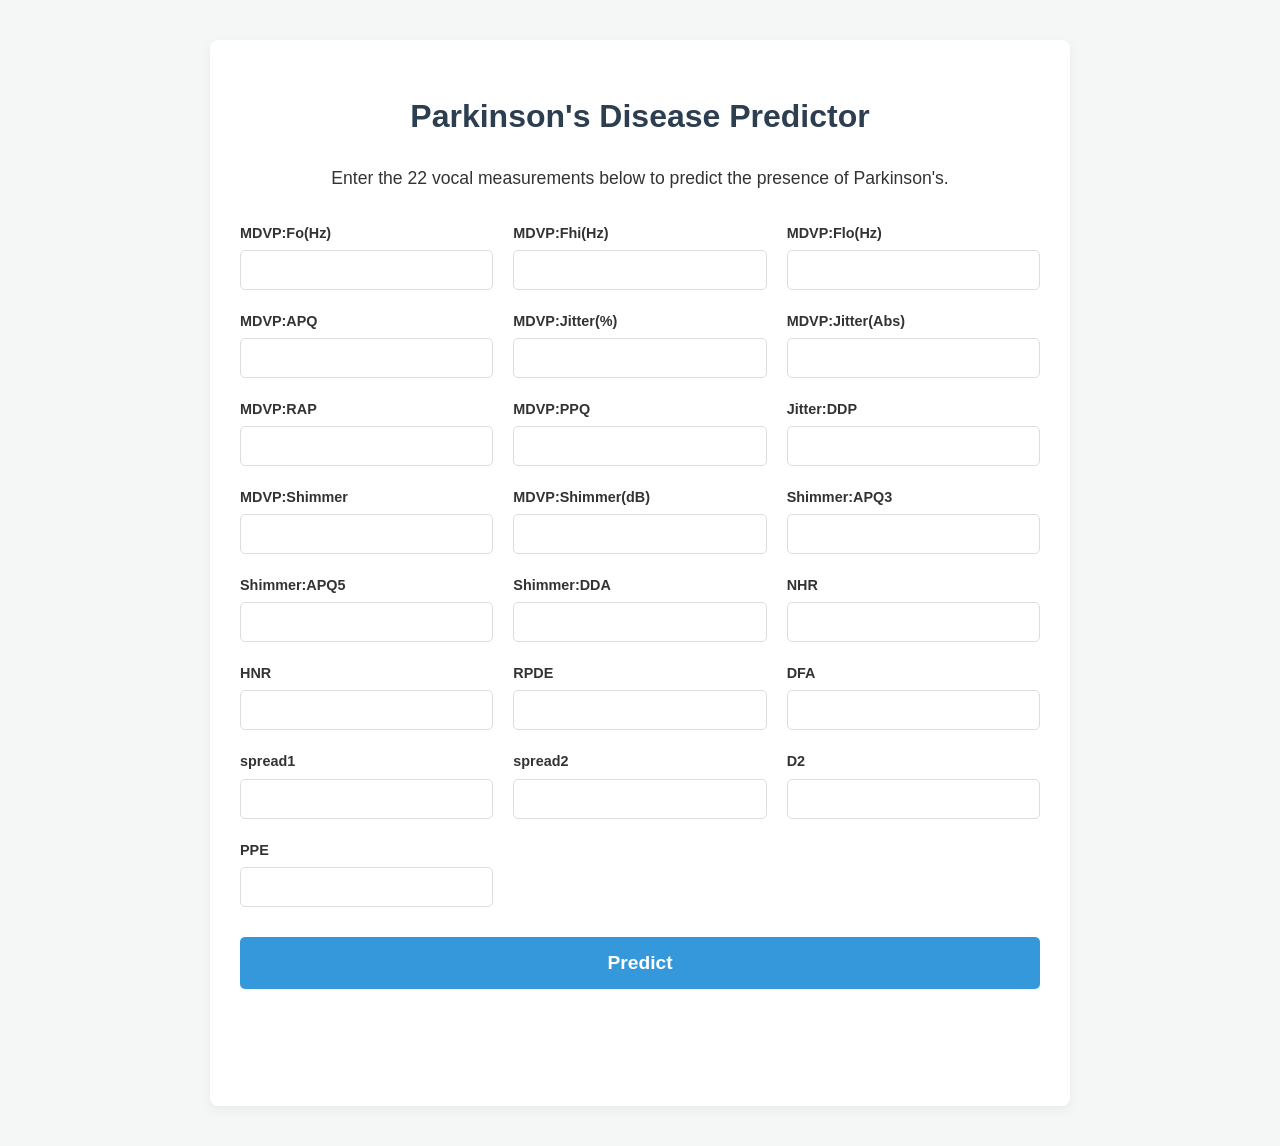
==== frontend/index.html @ 6aba5d3e "Add files via upload" ====
<!DOCTYPE html>
<html lang="en">
<head>
    <meta charset="UTF-8">
    <meta name="viewport" content="width=device-width, initial-scale=1.0">
    <title>Parkinson's Disease Predictor</title>
    <link rel="stylesheet" href="style.css">
</head>
<body>

    <main class="container">
        <h1>Parkinson's Disease Predictor</h1>
        <p>Enter the 22 vocal measurements below to predict the presence of Parkinson's.</p>

        <form id="prediction-form">
            <div class="form-grid">
                
                <div class="input-group">
                    <label for="mdvp_fo">MDVP:Fo(Hz)</label>
                    <input type="number" step="any" id="mdvp_fo" required>
                </div>
                <div class="input-group">
                    <label for="mdvp_fhi">MDVP:Fhi(Hz)</label>
                    <input type="number" step="any" id="mdvp_fhi" required>
                </div>
                <div class="input-group">
                    <label for="mdvp_flo">MDVP:Flo(Hz)</label>
                    <input type="number" step="any" id="mdvp_flo" required>
                </div>
                <div class="input-group">
                    <label for="mdvp_apq">MDVP:APQ</label>
                    <input type="number" step="any" id="mdvp_apq" required>
                </div>

                <div class="input-group">
                    <label for="mdvp_jitter_percent">MDVP:Jitter(%)</label>
                    <input type="number" step="any" id="mdvp_jitter_percent" required>
                </div>
                <div class="input-group">
                    <label for="mdvp_jitter_abs">MDVP:Jitter(Abs)</label>
                    <input type="number" step="any" id="mdvp_jitter_abs" required>
                </div>
                <div class="input-group">
                    <label for="mdvp_rap">MDVP:RAP</label>
                    <input type="number" step="any" id="mdvp_rap" required>
                </div>
                <div class="input-group">
                    <label for="mdvp_ppq">MDVP:PPQ</label>
                    <input type="number" step="any" id="mdvp_ppq" required>
                </div>
                <div class="input-group">
                    <label for="jitter_ddp">Jitter:DDP</label>
                    <input type="number" step="any" id="jitter_ddp" required>
                </div>

                <div class="input-group">
                    <label for="mdvp_shimmer">MDVP:Shimmer</label>
                    <input type="number" step="any" id="mdvp_shimmer" required>
                </div>
                <div class="input-group">
                    <label for="mdvp_shimmer_db">MDVP:Shimmer(dB)</label>
                    <input type="number" step="any" id="mdvp_shimmer_db" required>
                </div>
                <div class="input-group">
                    <label for="shimmer_apq3">Shimmer:APQ3</label>
                    <input type="number" step="any" id="shimmer_apq3" required>
                </div>
                <div class="input-group">
                    <label for="shimmer_apq5">Shimmer:APQ5</label>
                    <input type="number" step="any" id="shimmer_apq5" required>
                </div>
                <div class="input-group">
                    <label for="shimmer_dda">Shimmer:DDA</label>
                    <input type="number" step="any" id="shimmer_dda" required>
                </div>

                <div class="input-group">
                    <label for="nhr">NHR</label>
                    <input type="number" step="any" id="nhr" required>
                </div>
                <div class="input-group">
                    <label for="hnr">HNR</label>
                    <input type="number" step="any" id="hnr" required>
                </div>

                <div class="input-group">
                    <label for="rpde">RPDE</label>
                    <input type="number" step="any" id="rpde" required>
                </div>
                <div class="input-group">
                    <label for="dfa">DFA</label>
                    <input type="number" step="any" id="dfa" required>
                </div>
                <div class="input-group">
                    <label for="spread1">spread1</label>
                    <input type="number" step="any" id="spread1" required>
                </div>
                <div class="input-group">
                    <label for="spread2">spread2</label>
                    <input type="number" step="any" id="spread2" required>
                </div>
                <div class="input-group">
                    <label for="d2">D2</label>
                    <input type="number" step="any" id="d2" required>
                </div>
                <div class="input-group">
                    <label for="ppe">PPE</label>
                    <input type="number" step="any" id="ppe" required>
                </div>
            </div>

            <button type="submit" id="predict-button">Predict</button>
        </form>

        <div id="result-container">
            <h2 id="result-text"></h2>
        </div>
    </main>

    <script src="script.js"></script>
</body>
</html>
---- frontend/style.css ----
body {
    font-family: -apple-system, BlinkMacSystemFont, "Segoe UI", Roboto, sans-serif;
    background-color: #f4f7f6;
    color: #333;
    line-height: 1.6;
    margin: 0;
    padding: 20px;
}

.container {
    max-width: 800px;
    margin: 20px auto;
    padding: 30px;
    background-color: #ffffff;
    border-radius: 8px;
    box-shadow: 0 4px 12px rgba(0, 0, 0, 0.05);
}

h1 {
    color: #2c3e50;
    text-align: center;
}

p {
    text-align: center;
    margin-bottom: 30px;
    font-size: 1.1em;
}

/* Grid for the form */
.form-grid {
    display: grid;
    grid-template-columns: repeat(auto-fit, minmax(200px, 1fr));
    gap: 20px;
}

.input-group {
    display: flex;
    flex-direction: column;
}

label {
    font-weight: 600;
    margin-bottom: 5px;
    font-size: 0.9em;
}

input[type="number"] {
    padding: 10px;
    border: 1px solid #ddd;
    border-radius: 5px;
    font-size: 1em;
}

button {
    display: block;
    width: 100%;
    padding: 15px;
    font-size: 1.2em;
    font-weight: 700;
    color: #ffffff;
    background-color: #3498db;
    border: none;
    border-radius: 5px;
    cursor: pointer;
    margin-top: 30px;
    transition: background-color 0.3s ease;
}

button:hover {
    background-color: #2980b9;
}

/* Result styles */
#result-container {
    margin-top: 30px;
    text-align: center;
}

#result-text {
    padding: 20px;
    border-radius: 5px;
    font-size: 1.3em;
}

/* We will add/remove these classes with JavaScript */
.result-positive {
    background-color: #fbeae5;
    color: #c0392b;
}

.result-negative {
    background-color: #e8f6f3;
    color: #1abc9c;
}

.result-error {
    background-color: #fdf2f2;
    color: #d9534f;
}
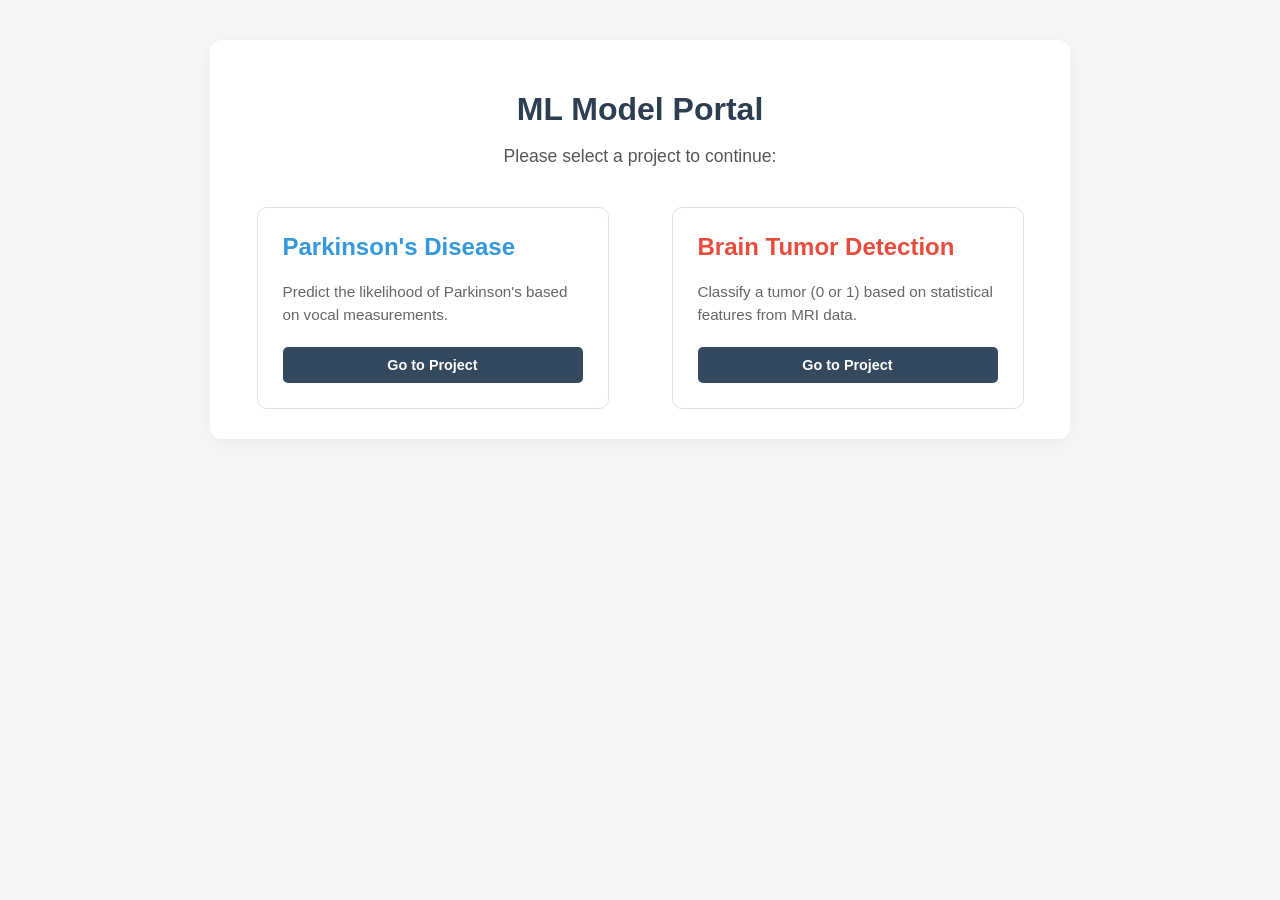
==== commit ac35ddb2: "Add files via upload" ====
--- a/frontend/index.html
+++ b/frontend/index.html
@@ -3,120 +3,27 @@
 <head>
     <meta charset="UTF-8">
     <meta name="viewport" content="width=device-width, initial-scale=1.0">
-    <title>Parkinson's Disease Predictor</title>
+    <title>ML Model Portal</title>
     <link rel="stylesheet" href="style.css">
 </head>
 <body>
-
-    <main class="container">
-        <h1>Parkinson's Disease Predictor</h1>
-        <p>Enter the 22 vocal measurements below to predict the presence of Parkinson's.</p>
-
-        <form id="prediction-form">
-            <div class="form-grid">
-                
-                <div class="input-group">
-                    <label for="mdvp_fo">MDVP:Fo(Hz)</label>
-                    <input type="number" step="any" id="mdvp_fo" required>
-                </div>
-                <div class="input-group">
-                    <label for="mdvp_fhi">MDVP:Fhi(Hz)</label>
-                    <input type="number" step="any" id="mdvp_fhi" required>
-                </div>
-                <div class="input-group">
-                    <label for="mdvp_flo">MDVP:Flo(Hz)</label>
-                    <input type="number" step="any" id="mdvp_flo" required>
-                </div>
-                <div class="input-group">
-                    <label for="mdvp_apq">MDVP:APQ</label>
-                    <input type="number" step="any" id="mdvp_apq" required>
-                </div>
-
-                <div class="input-group">
-                    <label for="mdvp_jitter_percent">MDVP:Jitter(%)</label>
-                    <input type="number" step="any" id="mdvp_jitter_percent" required>
-                </div>
-                <div class="input-group">
-                    <label for="mdvp_jitter_abs">MDVP:Jitter(Abs)</label>
-                    <input type="number" step="any" id="mdvp_jitter_abs" required>
-                </div>
-                <div class="input-group">
-                    <label for="mdvp_rap">MDVP:RAP</label>
-                    <input type="number" step="any" id="mdvp_rap" required>
-                </div>
-                <div class="input-group">
-                    <label for="mdvp_ppq">MDVP:PPQ</label>
-                    <input type="number" step="any" id="mdvp_ppq" required>
-                </div>
-                <div class="input-group">
-                    <label for="jitter_ddp">Jitter:DDP</label>
-                    <input type="number" step="any" id="jitter_ddp" required>
-                </div>
-
-                <div class="input-group">
-                    <label for="mdvp_shimmer">MDVP:Shimmer</label>
-                    <input type="number" step="any" id="mdvp_shimmer" required>
-                </div>
-                <div class="input-group">
-                    <label for="mdvp_shimmer_db">MDVP:Shimmer(dB)</label>
-                    <input type="number" step="any" id="mdvp_shimmer_db" required>
-                </div>
-                <div class="input-group">
-                    <label for="shimmer_apq3">Shimmer:APQ3</label>
-                    <input type="number" step="any" id="shimmer_apq3" required>
-                </div>
-                <div class="input-group">
-                    <label for="shimmer_apq5">Shimmer:APQ5</label>
-                    <input type="number" step="any" id="shimmer_apq5" required>
-                </div>
-                <div class="input-group">
-                    <label for="shimmer_dda">Shimmer:DDA</label>
-                    <input type="number" step="any" id="shimmer_dda" required>
-                </div>
-
-                <div class="input-group">
-                    <label for="nhr">NHR</label>
-                    <input type="number" step="any" id="nhr" required>
-                </div>
-                <div class="input-group">
-                    <label for="hnr">HNR</label>
-                    <input type="number" step="any" id="hnr" required>
-                </div>
-
-                <div class="input-group">
-                    <label for="rpde">RPDE</label>
-                    <input type="number" step="any" id="rpde" required>
-                </div>
-                <div class="input-group">
-                    <label for="dfa">DFA</label>
-                    <input type="number" step="any" id="dfa" required>
-                </div>
-                <div class="input-group">
-                    <label for="spread1">spread1</label>
-                    <input type="number" step="any" id="spread1" required>
-                </div>
-                <div class="input-group">
-                    <label for="spread2">spread2</label>
-                    <input type="number" step="any" id="spread2" required>
-                </div>
-                <div class="input-group">
-                    <label for="d2">D2</label>
-                    <input type="number" step="any" id="d2" required>
-                </div>
-                <div class="input-group">
-                    <label for="ppe">PPE</label>
-                    <input type="number" step="any" id="ppe" required>
-                </div>
-            </div>
-
-            <button type="submit" id="predict-button">Predict</button>
-        </form>
-
-        <div id="result-container">
-            <h2 id="result-text"></h2>
+    <div class="container portal-container">
+        <h1>ML Model Portal</h1>
+        <p>Please select a project to continue:</p>
+        
+        <div class="card-container">
+            <a href="parkinsons.html" class="card">
+                <h2>Parkinson's Disease</h2>
+                <p>Predict the likelihood of Parkinson's based on vocal measurements.</p>
+                <button>Go to Project</button>
+            </a>
+            
+            <a href="braintumor.html" class="card">
+                <h2>Brain Tumor Detection</h2>
+                <p>Classify a tumor (0 or 1) based on statistical features from MRI data.</p>
+                <button>Go to Project</button>
+            </a>
         </div>
-    </main>
-
-    <script src="script.js"></script>
+    </div>
 </body>
 </html>
--- a/frontend/style.css
+++ b/frontend/style.css
@@ -1,8 +1,8 @@
+/* General Styles */
 body {
-    font-family: -apple-system, BlinkMacSystemFont, "Segoe UI", Roboto, sans-serif;
+    font-family: -apple-system, BlinkMacSystemFont, "Segoe UI", Roboto, Helvetica, Arial, sans-serif;
     background-color: #f4f7f6;
     color: #333;
-    line-height: 1.6;
     margin: 0;
     padding: 20px;
 }
@@ -12,89 +12,187 @@
     margin: 20px auto;
     padding: 30px;
     background-color: #ffffff;
-    border-radius: 8px;
-    box-shadow: 0 4px 12px rgba(0, 0, 0, 0.05);
+    border-radius: 12px;
+    box-shadow: 0 4px 20px rgba(0, 0, 0, 0.05);
 }
 
 h1 {
+    text-align: center;
     color: #2c3e50;
-    text-align: center;
+    margin-bottom: 10px;
 }
 
 p {
     text-align: center;
+    font-size: 1.1em;
+    color: #555;
     margin-bottom: 30px;
-    font-size: 1.1em;
 }
 
-/* Grid for the form */
+/* Portal Page Styles */
+.portal-container p {
+    margin-bottom: 40px;
+}
+
+.card-container {
+    display: flex;
+    justify-content: space-around;
+    gap: 30px;
+    flex-wrap: wrap;
+}
+
+.card {
+    flex-basis: 300px;
+    padding: 25px;
+    border: 1px solid #e0e0e0;
+    border-radius: 10px;
+    text-align: left;
+    text-decoration: none;
+    color: inherit;
+    transition: transform 0.2s, box-shadow 0.2s;
+}
+
+.card:hover {
+    transform: translateY(-5px);
+    box-shadow: 0 8px 25px rgba(0, 0, 0, 0.1);
+}
+
+.card h2 {
+    margin-top: 0;
+    color: #3498db; /* Blue for Parkinson's */
+}
+
+.card:last-child h2 {
+    color: #e74c3c; /* Red for Brain Tumor */
+}
+
+.card p {
+    text-align: left;
+    font-size: 0.95em;
+    color: #666;
+    line-height: 1.5;
+    margin-bottom: 20px;
+}
+
+.card button {
+    background-color: #34495e;
+    color: white;
+    border: none;
+    padding: 10px 15px;
+    border-radius: 5px;
+    font-size: 0.9em;
+    font-weight: bold;
+    cursor: pointer;
+    width: 100%;
+}
+
+.card:hover button {
+    background-color: #2c3e50;
+}
+
+
+/* Form Page Styles */
+.form-container h1 {
+    margin-bottom: 30px;
+}
+
 .form-grid {
     display: grid;
-    grid-template-columns: repeat(auto-fit, minmax(200px, 1fr));
+    grid-template-columns: repeat(2, 1fr); /* 2 columns */
     gap: 20px;
 }
 
-.input-group {
+.form-group {
     display: flex;
     flex-direction: column;
 }
 
-label {
-    font-weight: 600;
+.form-group label {
+    font-weight: bold;
     margin-bottom: 5px;
     font-size: 0.9em;
+    color: #444;
 }
 
-input[type="number"] {
+.form-group input {
     padding: 10px;
-    border: 1px solid #ddd;
+    border: 1px solid #ccc;
     border-radius: 5px;
     font-size: 1em;
 }
 
-button {
-    display: block;
-    width: 100%;
+/* Button and Result */
+.btn-submit {
+    grid-column: 1 / -1; /* Make button span all columns */
     padding: 15px;
-    font-size: 1.2em;
-    font-weight: 700;
-    color: #ffffff;
-    background-color: #3498db;
+    font-size: 1.1em;
+    font-weight: bold;
+    color: white;
+    background-color: #27ae60;
     border: none;
     border-radius: 5px;
     cursor: pointer;
-    margin-top: 30px;
-    transition: background-color 0.3s ease;
+    margin-top: 20px;
+    transition: background-color 0.2s;
 }
 
-button:hover {
-    background-color: #2980b9;
+.btn-submit:hover {
+    background-color: #229954;
 }
 
-/* Result styles */
+
+.result-safe {
+    background-color: #e8f5e9; /* Light green */
+    color: #2e7d32;
+    border: 1px solid #a5d6a7;
+}
+
+.result-danger {
+    background-color: #ffebee; /* Light red */
+    color: #c62828;
+    border: 1px solid #ef9a9a;
+}
+
+/* Responsive Design */
+/* --- NEW STYLES FOR UPDATED JS --- */
+/* (Add this to the end of style.css) */
+
+/* Hide the old result ID and use the new ones */
+#result {
+    display: none !important;
+}
+
 #result-container {
+    grid-column: 1 / -1; /* Span all columns */
     margin-top: 30px;
+    padding: 20px;
+    border-radius: 8px;
+    text-align: center;
+    font-size: 1.2em;
+    font-weight: bold;
+    display: block; /* Will be shown by JS */
+}
+
+#result-container p {
+    margin: 0;
+    padding: 0;
     text-align: center;
 }
 
-#result-text {
-    padding: 20px;
-    border-radius: 5px;
-    font-size: 1.3em;
+.result-negative {
+    background-color: #e8f5e9; /* Light green */
+    color: #2e7d32;
+    border: 1px solid #a5d6a7;
 }
 
-/* We will add/remove these classes with JavaScript */
 .result-positive {
-    background-color: #fbeae5;
-    color: #c0392b;
-}
-
-.result-negative {
-    background-color: #e8f6f3;
-    color: #1abc9c;
+    background-color: #ffebee; /* Light red */
+    color: #c62828;
+    border: 1px solid #ef9a9a;
 }
 
 .result-error {
-    background-color: #fdf2f2;
-    color: #d9534f;
+    background-color: #fff3e0; /* Light orange */
+    color: #e65100;
+    border: 1px solid #ffcc80;
 }
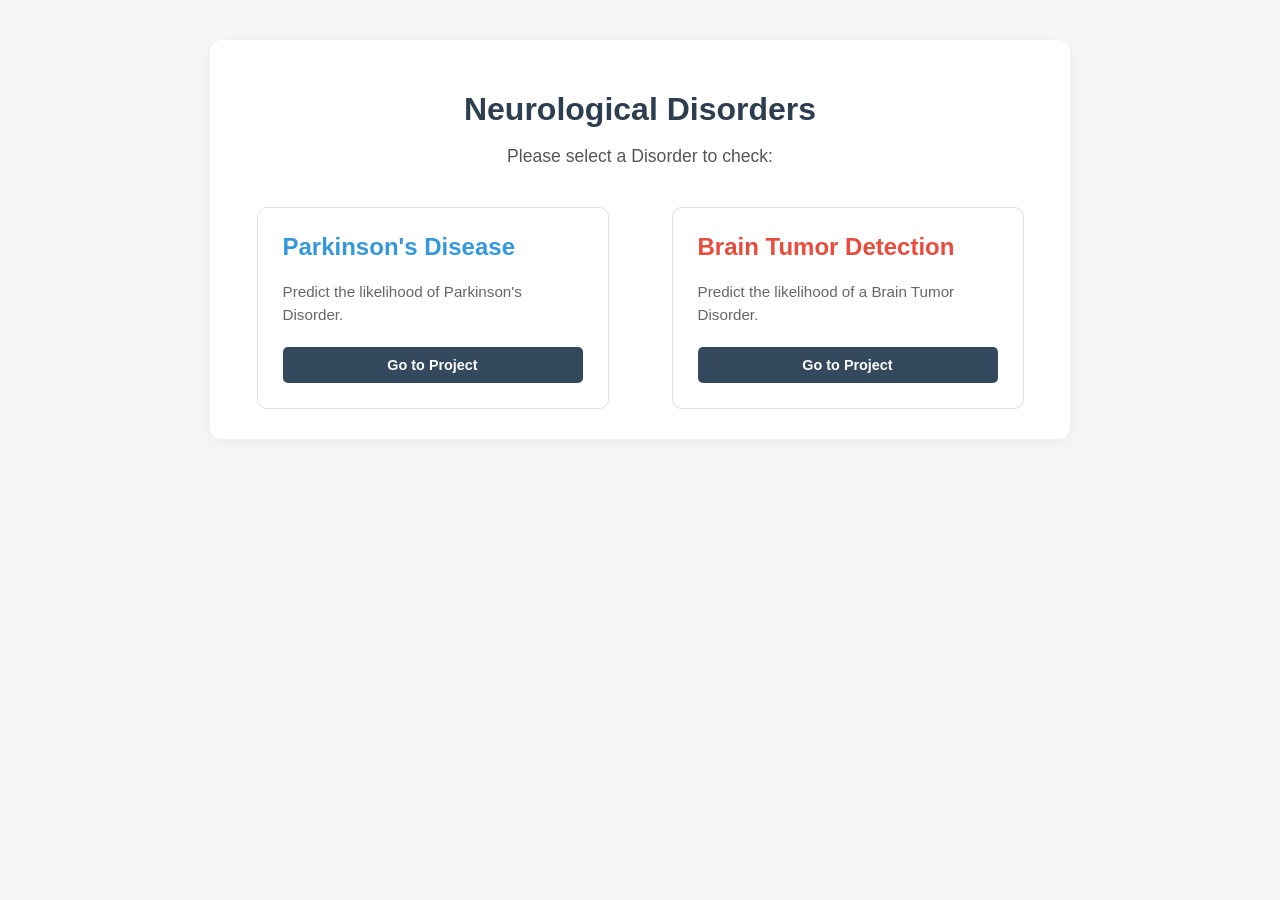
==== commit 865ab40a: "Change title and content for neurological disorders" ====
--- a/frontend/index.html
+++ b/frontend/index.html
@@ -3,27 +3,27 @@
 <head>
     <meta charset="UTF-8">
     <meta name="viewport" content="width=device-width, initial-scale=1.0">
-    <title>ML Model Portal</title>
+    <title>Neurological Disorders</title>
     <link rel="stylesheet" href="style.css">
 </head>
 <body>
     <div class="container portal-container">
-        <h1>ML Model Portal</h1>
-        <p>Please select a project to continue:</p>
+        <h1>Neurological Disorders</h1>
+        <p>Please select a Disorder to check:</p>
         
         <div class="card-container">
             <a href="parkinsons.html" class="card">
                 <h2>Parkinson's Disease</h2>
-                <p>Predict the likelihood of Parkinson's based on vocal measurements.</p>
+                <p>Predict the likelihood of Parkinson's Disorder.</p>
                 <button>Go to Project</button>
             </a>
             
             <a href="braintumor.html" class="card">
                 <h2>Brain Tumor Detection</h2>
-                <p>Classify a tumor (0 or 1) based on statistical features from MRI data.</p>
+                <p>Predict the likelihood of a Brain Tumor Disorder.</p>
                 <button>Go to Project</button>
             </a>
         </div>
     </div>
 </body>
-</html>+</html>
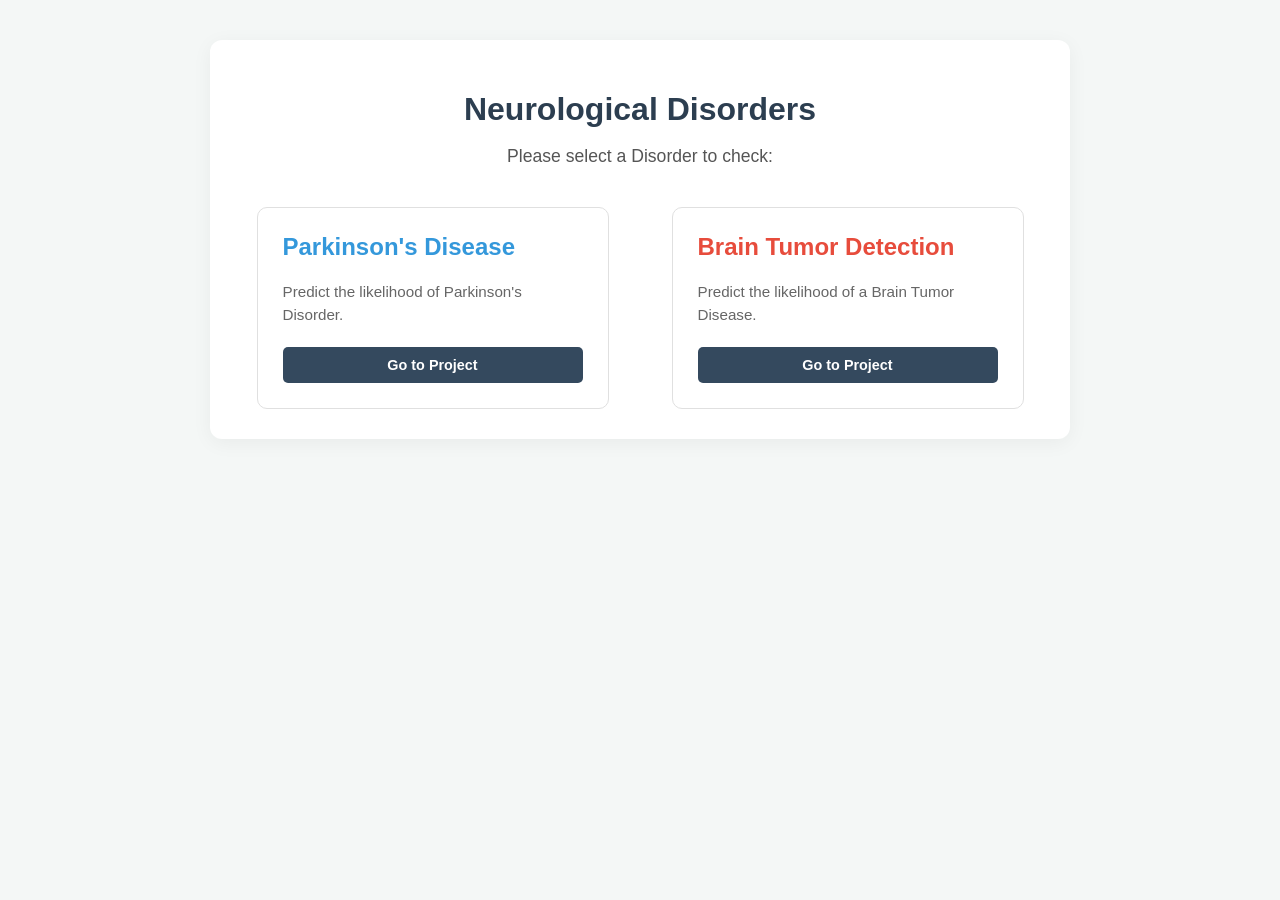
==== commit 052810f6: "Fix HTML structure and update brain tumor description" ====
--- a/frontend/index.html
+++ b/frontend/index.html
@@ -20,10 +20,11 @@
             
             <a href="braintumor.html" class="card">
                 <h2>Brain Tumor Detection</h2>
-                <p>Predict the likelihood of a Brain Tumor Disorder.</p>
+                <p>Predict the likelihood of a Brain Tumor Disease.</p>
                 <button>Go to Project</button>
             </a>
         </div>
     </div>
 </body>
 </html>
+
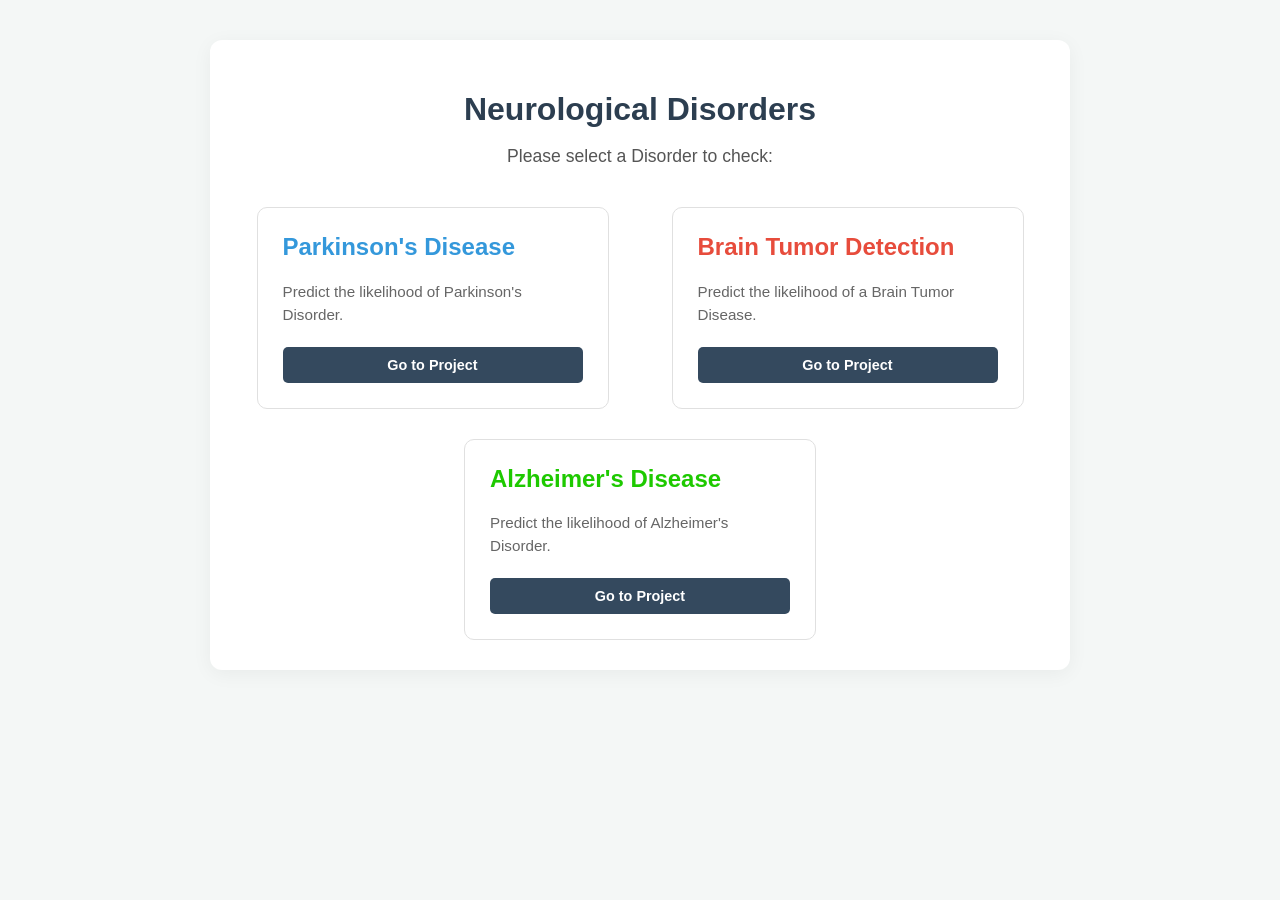
==== commit ba3a239b: "Add files via upload" ====
--- a/frontend/index.html
+++ b/frontend/index.html
@@ -23,8 +23,13 @@
                 <p>Predict the likelihood of a Brain Tumor Disease.</p>
                 <button>Go to Project</button>
             </a>
+
+            <a href="alzheimers.html" class="card">
+                <h2>Alzheimer's Disease</h2>
+                <p>Predict the likelihood of Alzheimer's Disorder.</p>
+                <button>Go to Project</button>
+            </a>
         </div>
     </div>
 </body>
-</html>
-
+</html>
--- a/frontend/style.css
+++ b/frontend/style.css
@@ -62,8 +62,12 @@
     color: #3498db; /* Blue for Parkinson's */
 }
 
-.card:last-child h2 {
+.card:nth-child(2) h2 {
     color: #e74c3c; /* Red for Brain Tumor */
+}
+
+.card:nth-child(3) h2 {
+    color: #1ec900; /* Red for Alzheimer */
 }
 
 .card p {
@@ -87,7 +91,13 @@
 }
 
 .card:hover button {
-    background-color: #2c3e50;
+    background-color: #3498db;
+}
+.card:nth-child(2):hover button {
+    background-color: #e74c3c;
+}
+.card:nth-child(3):hover button {
+    background-color: #1ec900;
 }
 
 
@@ -154,10 +164,6 @@
 }
 
 /* Responsive Design */
-/* --- NEW STYLES FOR UPDATED JS --- */
-/* (Add this to the end of style.css) */
-
-/* Hide the old result ID and use the new ones */
 #result {
     display: none !important;
 }
